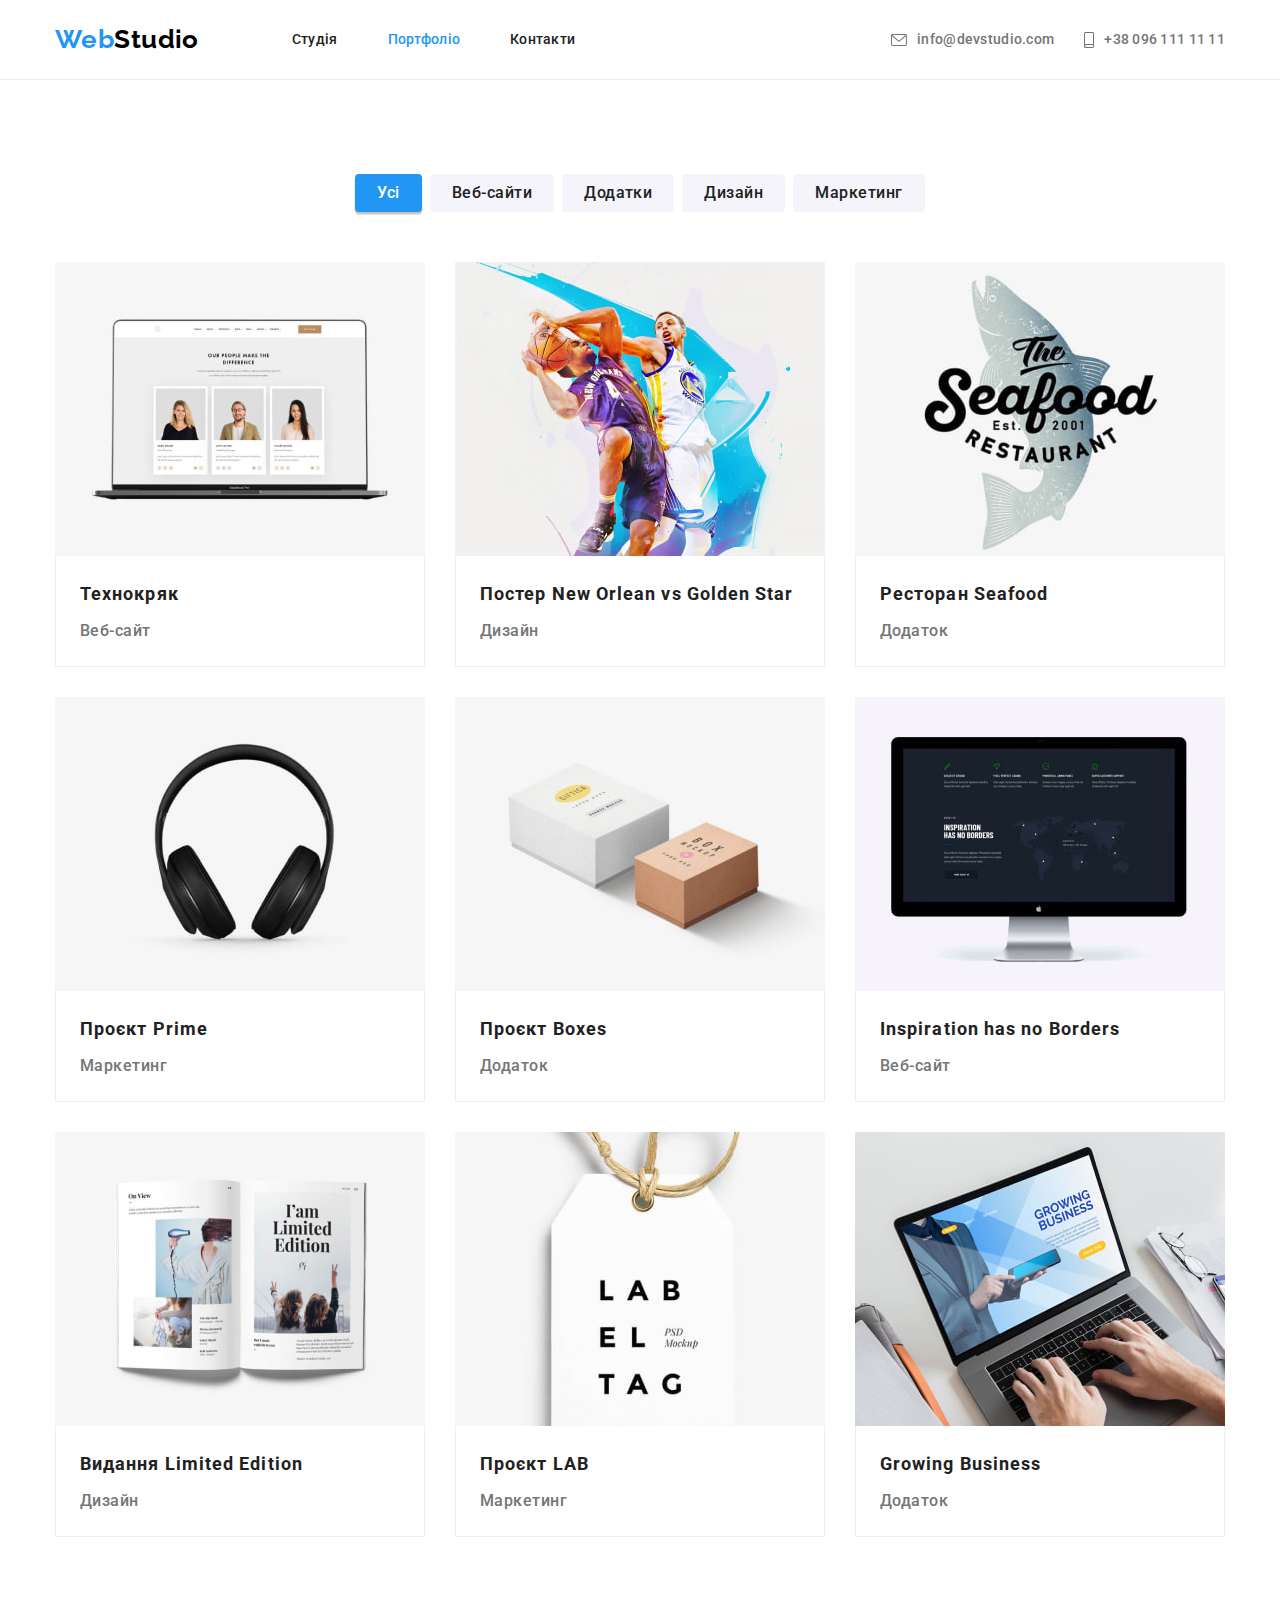
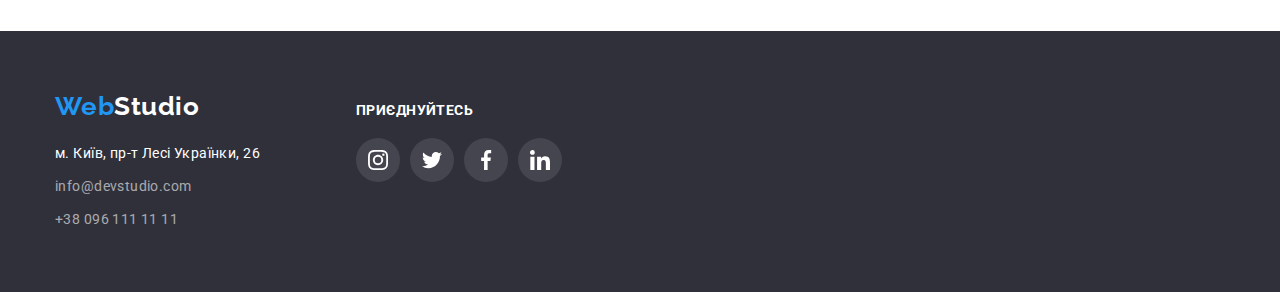
==== portfolio.html @ 9dfe6ff1 "Initial commit" ====
<!DOCTYPE html>
<html lang="uk">
  <head>
    <meta charset="UTF-8" />
    <meta http-equiv="X-UA-Compatible" content="IE=edge" />
    <meta name="viewport" content="width=device-width, initial-scale=1.0" />
    <title>Портфоліо</title>
    <link rel="preconnect" href="https://fonts.googleapis.com" />
    <link rel="preconnect" href="https://fonts.gstatic.com" crossorigin />
    <link
      href="https://fonts.googleapis.com/css2?family=Raleway:wght@700&family=Roboto:wght@400;500;700;900&display=swap"
      rel="stylesheet"
    />
    <link
      rel="stylesheet"
      href="https://cdnjs.cloudflare.com/ajax/libs/modern-normalize/1.1.0/modern-normalize.min.css"
    />
    <link rel="stylesheet" href="./css/styles.css" />
  </head>
  <body class="portfolio page">
    <header>
      <!-- Header navigation panel -->
      <div class="container main-header">
        <nav class="site-nav">
          <a class="logo header-logo" href="./index.html"
            ><span class="logo part">Web</span>Studio</a
          >
          <ul class="site-nav list">
            <li class="item">
              <a class="link" href="./index.html">Студія</a>
            </li>
            <li class="item">
              <a class="link current" href="./portfolio.html">Портфоліо</a>
            </li>
            <li class="item"><a class="link" href="">Контакти</a></li>
          </ul>
        </nav>
        <ul class="contacts-header list">
          <li class="item">
            <a class="link icon-mail" href="mailto:info@devstudio.com"
              ><svg class="contacts-icon" width="16" height="12">
                <use href="./images/sprite.svg#icon-mail"></use>
              </svg>
              info@devstudio.com</a
            >
          </li>
          <li class="item">
            <a class="link icon-smartphone" href="tel:+380961111111"
              ><svg class="contacts-icon" width="10" height="16">
                <use href="./images/sprite.svg#icon-telephone"></use>
              </svg>
              +38 096 111 11 11</a
            >
          </li>
        </ul>
      </div>
    </header>
    <main>
      <!-- Projects section -->
      <section class="section">
        <div class="container">
          <h1 class="visually-hidden">Проєкти</h1>
          <ul class="categories-buttons list">
            <li>
              <button type="button" class="button secondary current">
                Усі
              </button>
            </li>
            <li>
              <button type="button" class="button secondary">Веб-сайти</button>
            </li>
            <li>
              <button type="button" class="button secondary">Додатки</button>
            </li>
            <li>
              <button type="button" class="button secondary">Дизайн</button>
            </li>
            <li>
              <button type="button" class="button secondary">Маркетинг</button>
            </li>
          </ul>
          <ul class="projects list">
            <li class="item">
              <a
                class="link projects-link"
                href="http://"
                target="_blank"
                rel="noopener noreferrer"
                ><img
                  class="item-img"
                  src="./images/portfolio-page/portfolio_img1.jpg"
                  alt="Проєкт Технокряк"
                  width="370"
                />
                <div class="wrapper">
                  <h2 class="title">Технокряк</h2>
                  <p class="text">Веб-сайт</p>
                </div></a
              >
            </li>
            <li class="item">
              <a
                class="link"
                href="http://"
                target="_blank"
                rel="noopener noreferrer"
                ><img
                  class="item-img"
                  src="./images/portfolio-page/portfolio_img2.jpg"
                  alt="Постер New Orlean vs Golden Star"
                  width="370"
                />
                <div class="wrapper">
                  <h2 class="title">Постер New Orlean vs Golden Star</h2>
                  <p class="text">Дизайн</p>
                </div></a
              >
            </li>
            <li class="item">
              <a
                class="link"
                href="http://"
                target="_blank"
                rel="noopener noreferrer"
                ><img
                  class="item-img"
                  src="./images/portfolio-page/portfolio_img3.jpg"
                  alt="Ресторан Seafood"
                  width="370"
                />
                <div class="wrapper">
                  <h2 class="title">Ресторан Seafood</h2>
                  <p class="text">Додаток</p>
                </div></a
              >
            </li>
            <li class="item">
              <a
                class="link"
                href="http://"
                target="_blank"
                rel="noopener noreferrer"
                ><img
                  class="item-img"
                  src="./images/portfolio-page/portfolio_img4.jpg"
                  alt="Проєкт Prime"
                  width="370"
                />
                <div class="wrapper">
                  <h2 class="title">Проєкт Prime</h2>
                  <p class="text">Маркетинг</p>
                </div></a
              >
            </li>
            <li class="item">
              <a
                class="link"
                href="http://"
                target="_blank"
                rel="noopener noreferrer"
                ><img
                  class="item-img"
                  src="./images/portfolio-page/portfolio_img5.jpg"
                  alt="Проєкт Boxes"
                  width="370"
                />
                <div class="wrapper">
                  <h2 class="title">Проєкт Boxes</h2>
                  <p class="text">Додаток</p>
                </div></a
              >
            </li>
            <li class="item">
              <a
                class="link"
                href="http://"
                target="_blank"
                rel="noopener noreferrer"
                ><img
                  class="item-img"
                  src="./images/portfolio-page/portfolio_img6.jpg"
                  alt="Проєкт Inspiration has no Borders"
                  width="370"
                />
                <div class="wrapper">
                  <h2 class="title">Inspiration has no Borders</h2>
                  <p class="text">Веб-сайт</p>
                </div></a
              >
            </li>
            <li class="item">
              <a
                class="link"
                href="http://"
                target="_blank"
                rel="noopener noreferrer"
                ><img
                  class="item-img"
                  src="./images/portfolio-page/portfolio_img7.jpg"
                  alt="Видання Limited Edition"
                  width="370"
                />
                <div class="wrapper">
                  <h2 class="title">Видання Limited Edition</h2>
                  <p class="text">Дизайн</p>
                </div></a
              >
            </li>
            <li class="item">
              <a
                class="link"
                href="http://"
                target="_blank"
                rel="noopener noreferrer"
                ><img
                  class="item-img"
                  src="./images/portfolio-page/portfolio_img8.jpg"
                  alt="Проєкт LAB"
                  width="370"
                />
                <div class="wrapper">
                  <h2 class="title">Проєкт LAB</h2>
                  <p class="text">Маркетинг</p>
                </div></a
              >
            </li>
            <li class="item">
              <a
                class="link"
                href="http://"
                target="_blank"
                rel="noopener noreferrer"
                ><img
                  class="item-img"
                  src="./images/portfolio-page/portfolio_img9.jpg"
                  alt="Проєкт Growing Business"
                  width="370"
                />
                <div class="wrapper">
                  <h2 class="title">Growing Business</h2>
                  <p class="text">Додаток</p>
                </div></a
              >
            </li>
          </ul>
        </div>
      </section>
    </main>
    <!-- Footer -->
    <footer class="footer">
      <!-- Logo footer -->
      <div class="container">
        <div class="adress-wrapper">
          <a class="logo footer link" href="./index.html"
            ><span class="logo part">Web</span>Studio</a
          >
          <!-- Adress -->

          <address>
            <ul class="adress list">
              <li class="item">
                <a
                  class="link"
                  href="https://maps.app.goo.gl/o6c2SwfCGyMQZyPA6?g_st=ic"
                  target="_blank"
                  rel="noopener norefferer"
                  ><span class="map-adress"
                    >м. Київ, пр-т Лесі Українки, 26</span
                  ></a
                >
              </li>
              <li class="item">
                <a class="link" href="mailto:info@devstudio.com"
                  >info@devstudio.com</a
                >
              </li>
              <li class="item">
                <a class="link" href="tel:+380961111111">+38 096 111 11 11</a>
              </li>
            </ul>
          </address>
        </div>
        <div class="social-company-wrapper">
          <h3 class="title">приєднуйтесь</h3>
          <ul class="social-list">
            <li>
              <a
                class="socials-link"
                href="http://instagram.com"
                target="_blank"
                rel="noopener noreferrer"
              >
                <svg class="socials-icon" width="20" height="20">
                  <use href="./images/sprite.svg#icon-instagram"></use></svg
              ></a>
            </li>
            <li>
              <a
                class="socials-link"
                href="http://twitter.com"
                target="_blank"
                rel="noopener noreferrer"
              >
                <svg class="socials-icon" width="20" height="20">
                  <use href="./images/sprite.svg#icon-twitter"></use></svg
              ></a>
            </li>
            <li>
              <a
                class="socials-link"
                href="http://fb.com"
                target="_blank"
                rel="noopener noreferrer"
              >
                <svg class="socials-icon" width="20" height="20">
                  <use href="./images/sprite.svg#icon-facebook"></use></svg
              ></a>
            </li>
            <li>
              <a
                class="socials-link"
                href="http://linkedin.com"
                target="_blank"
                rel="noopener noreferrer"
              >
                <svg class="socials-icon" width="20" height="20">
                  <use href="./images/sprite.svg#icon-linkedin"></use></svg
              ></a>
            </li>
          </ul>
        </div>
      </div>
    </footer>
  </body>
</html>
---- css/styles.css ----
:root {
  --primary-text-color: #212121;
  --secondary-text-color: #757575;
  --accent-color: #2196f3;
  --primary-white-color: #ffffff;
  --secondary-bg-color: #2f303a;
  --third-bg-color: #f5f4fa;
  --adress-list-color: rgba(255, 255, 255, 0.6);
  --item-border-color: #eeeeee;
  --logo-header-color: #000000;
  --button-active: #188ce8;
  --main-icon-color: #afb1b8;
  --accent-icon-color: #ffffff;
}
/* акцент #2196F3 */
/* головний колір тексту #212121 */
/* вторинний колір тексту #757575 */
/* футер #2F303A */
/* мейл і телефон у футері rgba(255, 255, 255, 0.6 */
/* Лого перша частина #2196F3; */
.page {
  margin: 0;
  background-color: var(--primary-white-color);
  color: var(--primary-text-color);
  font-family: 'Roboto', sans-serif;
  font-size: 14px;
  line-height: 1.71;
  letter-spacing: 0.03em;
}
/* Reset,
Base settings */
ul {
  list-style: none;
  margin: 0;
  padding: 0;
}
img {
  display: block;
  max-width: 100%;
  height: auto;
}
button {
  font: inherit;
  border: none;
  padding: 0;
  cursor: pointer;
}
h1,
h2,
h3 {
  margin: 0;
}
p {
  margin: 0;
}
.adress {
  font-style: normal;
}
.container {
  max-width: 1200px;
  padding: 0 15px;
  margin: 0 auto;
}
.link {
  text-decoration: none;
  color: inherit;
  font-weight: 500;
  font-size: 14px;
  line-height: 1.14;
  letter-spacing: 0.02em;
}
/* Visually hidden */
.visually-hidden {
  position: absolute;
  white-space: nowrap;
  width: 1px;
  height: 1px;
  overflow: hidden;
  border: 0;
  padding: 0;
  clip: rect(0 0 0 0);
  clip-path: inset(50%);
  margin: -1px;
}
.title {
  margin-bottom: 10px;
}
.section-title {
  margin-bottom: 50px;
}
/* Header */
/* Logo header footer */
header {
  border-bottom: 1px solid #ececec;
}
.main-header {
  display: flex;
}

.logo {
  font-family: 'Raleway', sans-serif;
  font-weight: 700;
  font-size: 26px;
  line-height: 1.19;
}
.header-logo {
  display: inline-block;
  padding-top: 24px;
  padding-bottom: 24px;
  margin-right: 93px;

  color: var(--logo-header-color);
  text-decoration: none;
}

.logo.part {
  color: var(--accent-color);
  font-family: 'Raleway', sans-serif;
  font-style: normal;
  font-weight: 700;
  font-size: 26px;
  line-height: 1.19;
  letter-spacing: 0.03em;
}

/* Site nav */
/* Contacts header */
.site-nav {
  display: flex;
}
.contacts-header {
  display: flex;
  margin-left: auto;
  align-items: center;
}

.contacts-icon {
  fill: currentColor;
}
.site-nav .item:not(:last-child) {
  margin-right: 50px;
}
.contacts-header .item:not(:last-child) {
  margin-right: 30px;
}
.site-nav.list .link,
.contacts-header .link {
  display: flex;
  display: flex;
  align-items: center;
  gap: 10px;
  padding-top: 32px;
  padding-bottom: 31px;

  color: var(--primary-text-color);
  font-weight: 500;
  font-size: 14px;
  line-height: 1.14;
  letter-spacing: 0.02em;
}

.contacts-header .link {
  color: var(--secondary-text-color);
}
.site-nav .link:hover,
.site-nav .link:focus,
.site-nav .link.current,
.contacts-header .link:hover,
.contacts-header .link:focus,
.contacts-header .link:hover .contacts-icon,
.contacts-header .link:focus .contacts-icon,
.adress .link:hover,
.adress .link:focus {
  color: var(--accent-color);
}

/* Hero section */
.hero-section {
  max-width: 1600px;
  padding-top: 200px;
  padding-bottom: 200px;
  margin: 0 auto;
  background-color: var(--secondary-bg-color);
  background-image: linear-gradient(
      rgba(47, 48, 58, 0.4),
      rgba(47, 48, 58, 0.4)
    ),
    url(../images/main-page/hero_background.jpg);
  background-repeat: no-repeat;
  background-size: cover;
  text-align: center;
}

.hero-title {
  width: 696px;
  margin: 0 auto;
  margin-bottom: 30px;
  color: var(--primary-white-color);
  font-weight: 900;
  font-size: 44px;
  line-height: 1.36;
  letter-spacing: 0.06em;
  text-transform: uppercase;
  text-align: center;
}
/* Sections */
.section {
  color: var(--secondary-text-color);
  padding-top: 94px;
  padding-bottom: 94px;
}
.section-title {
  color: var(--primary-text-color);
  font-weight: 700;
  font-size: 36px;
  line-height: 1.17;
  text-align: center;
}
.services-section {
  padding-top: 0;
}
.services-list {
  display: flex;
  gap: 30px;
}
.services-list .item {
  width: 370px;
}
/* Features section */
.features-list .item {
  width: 270px;
  display: flex;
  flex-direction: column;
}
.icon-wrapper {
  display: flex;
  justify-content: center;
  align-items: center;

  width: 270px;
  height: 120px;
  margin-bottom: 30px;

  background-color: var(--third-bg-color);
}
.features-list {
  display: flex;
  gap: 30px;
}

.features-list .title {
  color: var(--primary-text-color);
  font-weight: 700;
  font-size: 14px;
  line-height: 1.14;
}

/* Team section */
.team-list {
  display: flex;
  gap: 30px;
}
.team-list .content-wrapper {
  padding: 30px 32px;
}
.team-list .item {
  width: 270px;
  background-color: var(--primary-white-color);
  box-shadow: 0px 1px 3px rgba(0, 0, 0, 0.12), 0px 1px 1px rgba(0, 0, 0, 0.14),
    0px 2px 1px rgba(0, 0, 0, 0.2);
  border-radius: 0px 0px 4px 4px;
  text-align: center;
}

.team-list .title {
  color: var(--primary-text-color);
  font-weight: 500;
  font-size: 16px;
  line-height: 1.19;
}
.team-list .text {
  font-weight: 400;
  font-size: 16px;
  line-height: 1.19;
  margin-bottom: 16px;
}
.social-list {
  display: flex;
  gap: 10px;
  align-content: center;
  justify-content: center;
}
.socials-icon {
  fill: var(--main-icon-color);
}
.socials-link {
  display: flex;
  justify-content: center;
  align-items: center;

  width: 44px;
  height: 44px;

  border-radius: 50%;
}
.socials-link:hover .socials-icon,
.socials-link:focus .socials-icon {
  fill: var(--accent-icon-color);
}
.socials-link:hover,
.socials-link:focus {
  background-color: var(--accent-color);
}
.team-section {
  background-color: var(--third-bg-color);
}
/* Clients section */
.clients-list {
  display: flex;
  gap: 30px;
  justify-content: center;
}
.client-link {
  display: flex;
  justify-content: center;
  align-items: center;
  border: 1px solid var(--main-icon-color);
  border-radius: 4px;
  width: 170px;
  height: 92px;

  outline: transparent;
}
.client-link:hover,
.client-link:focus {
  border-color: var(--accent-color);
}
.client-icon {
  fill: var(--main-icon-color);
}
.client-link:hover .client-icon,
.client-link:focus .client-icon {
  fill: var(--accent-color);
}

/* Footer */
.page > .footer {
  background-color: var(--secondary-bg-color);
  padding-top: 60px;
  padding-bottom: 60px;
}
.footer > .container {
  display: flex;
  align-items: baseline;
}
/* Logo footer */
.logo.footer {
  color: var(--primary-white-color);
}
.logo.footer {
  display: inline-block;
  margin-bottom: 20px;
}
/* Adress */
.adress-wrapper {
  display: block;
  width: 231px;
  margin-right: 70px;
}
.adress .link {
  color: var(--adress-list-color);
  font-size: 14px;
  font-weight: 400;
  line-height: 1.71;
  letter-spacing: 0.03em;
}

.adress .item:not(:last-child) {
  margin-bottom: 9px;
}
.adress .map-adress {
  color: var(--primary-white-color);
}
/* Social company wrapper */
.social-company-wrapper {
  display: flex;
  flex-direction: column;
}
.social-company-wrapper > .title {
  margin-bottom: 20px;
  font-weight: 700;
  font-size: 14px;
  line-height: calc(16 / 14);
  letter-spacing: 0.03em;
  text-transform: uppercase;

  color: var(--primary-white-color);
}
.social-company-wrapper .socials-link {
  background-color: rgba(255, 255, 255, 0.1);
}
.social-company-wrapper .socials-icon {
  fill: var(--accent-icon-color);
}
.social-company-wrapper .socials-link:hover,
.social-company-wrapper .socials-link:focus {
  background-color: var(--accent-color);
}
/* portfolio.html */
/* Projects section (portfolio.html) */
.categories-buttons {
  display: flex;
  gap: 8px;
  justify-content: center;
  margin-bottom: 50px;
}
.projects.list {
  display: flex;
  flex-wrap: wrap;
  gap: 30px;
}
.projects .title {
  margin-bottom: 4px;
  color: var(--primary-text-color);
  font-weight: 700;
  font-size: 18px;
  line-height: 2;
  letter-spacing: 0.06em;
}
.projects .text {
  font-size: 16px;
  line-height: 1.88;
  letter-spacing: 0.03em;
}
.projects .item {
  width: 370px;

  background: var(--hero-title-color);
}
.projects .link {
  display: inline-block;
}
.projects .link:hover,
.projects .link:focus {
  box-shadow: 0px 1px 1px rgba(0, 0, 0, 0.12), 0px 4px 4px rgba(0, 0, 0, 0.06),
    1px 4px 6px rgba(0, 0, 0, 0.16);
  border-radius: 4px;
  outline: transparent;
}
.projects .wrapper {
  padding: 20px 24px;
  border-left: 1px solid var(--item-border-color);
  border-right: 1px solid var(--item-border-color);
  border-bottom: 1px solid var(--item-border-color);
}
/* Buttons */

.button {
  font-family: 'Roboto', sans-serif;
  font-weight: 500;
  font-size: 16px;
  line-height: 1.62;
  letter-spacing: 0.03em;

  border-color: transparent;
  border-radius: 4px;
}

.button.primary {
  display: inline-block;
  padding: 10px 32px;
  box-shadow: 0px 4px 4px rgba(0, 0, 0, 0.15);
  border-radius: 4px;
  color: var(--primary-white-color);
  background-color: var(--accent-color);
  font-weight: 700;
  font-size: 16px;
  line-height: 1.88;
  letter-spacing: 0.06em;
}

.button.secondary {
  padding: 6px 22px;
  color: var(--primary-text-color);
  background-color: var(--third-bg-color);
}
.button:hover,
.button:focus,
.button.current {
  color: var(--primary-white-color);
  background-color: var(--accent-color);
  cursor: pointer;
  box-shadow: 0px 3px 1px rgba(0, 0, 0, 0.1), 0px 1px 2px rgba(0, 0, 0, 0.08),
    0px 2px 2px rgba(0, 0, 0, 0.12);
}
.button:active {
  background-color: var(--button-active);
  box-shadow: 0px 3px 1px rgba(0, 0, 0, 0.1), 0px 1px 2px rgba(0, 0, 0, 0.08),
    0px 2px 2px rgba(0, 0, 0, 0.12);
}
.button.primary:hover,
.button.primary:focus {
  background-color: var(--button-active);
  box-shadow: 0px 3px 1px rgba(0, 0, 0, 0.1), 0px 1px 2px rgba(0, 0, 0, 0.08),
    0px 2px 2px rgba(0, 0, 0, 0.12);
}
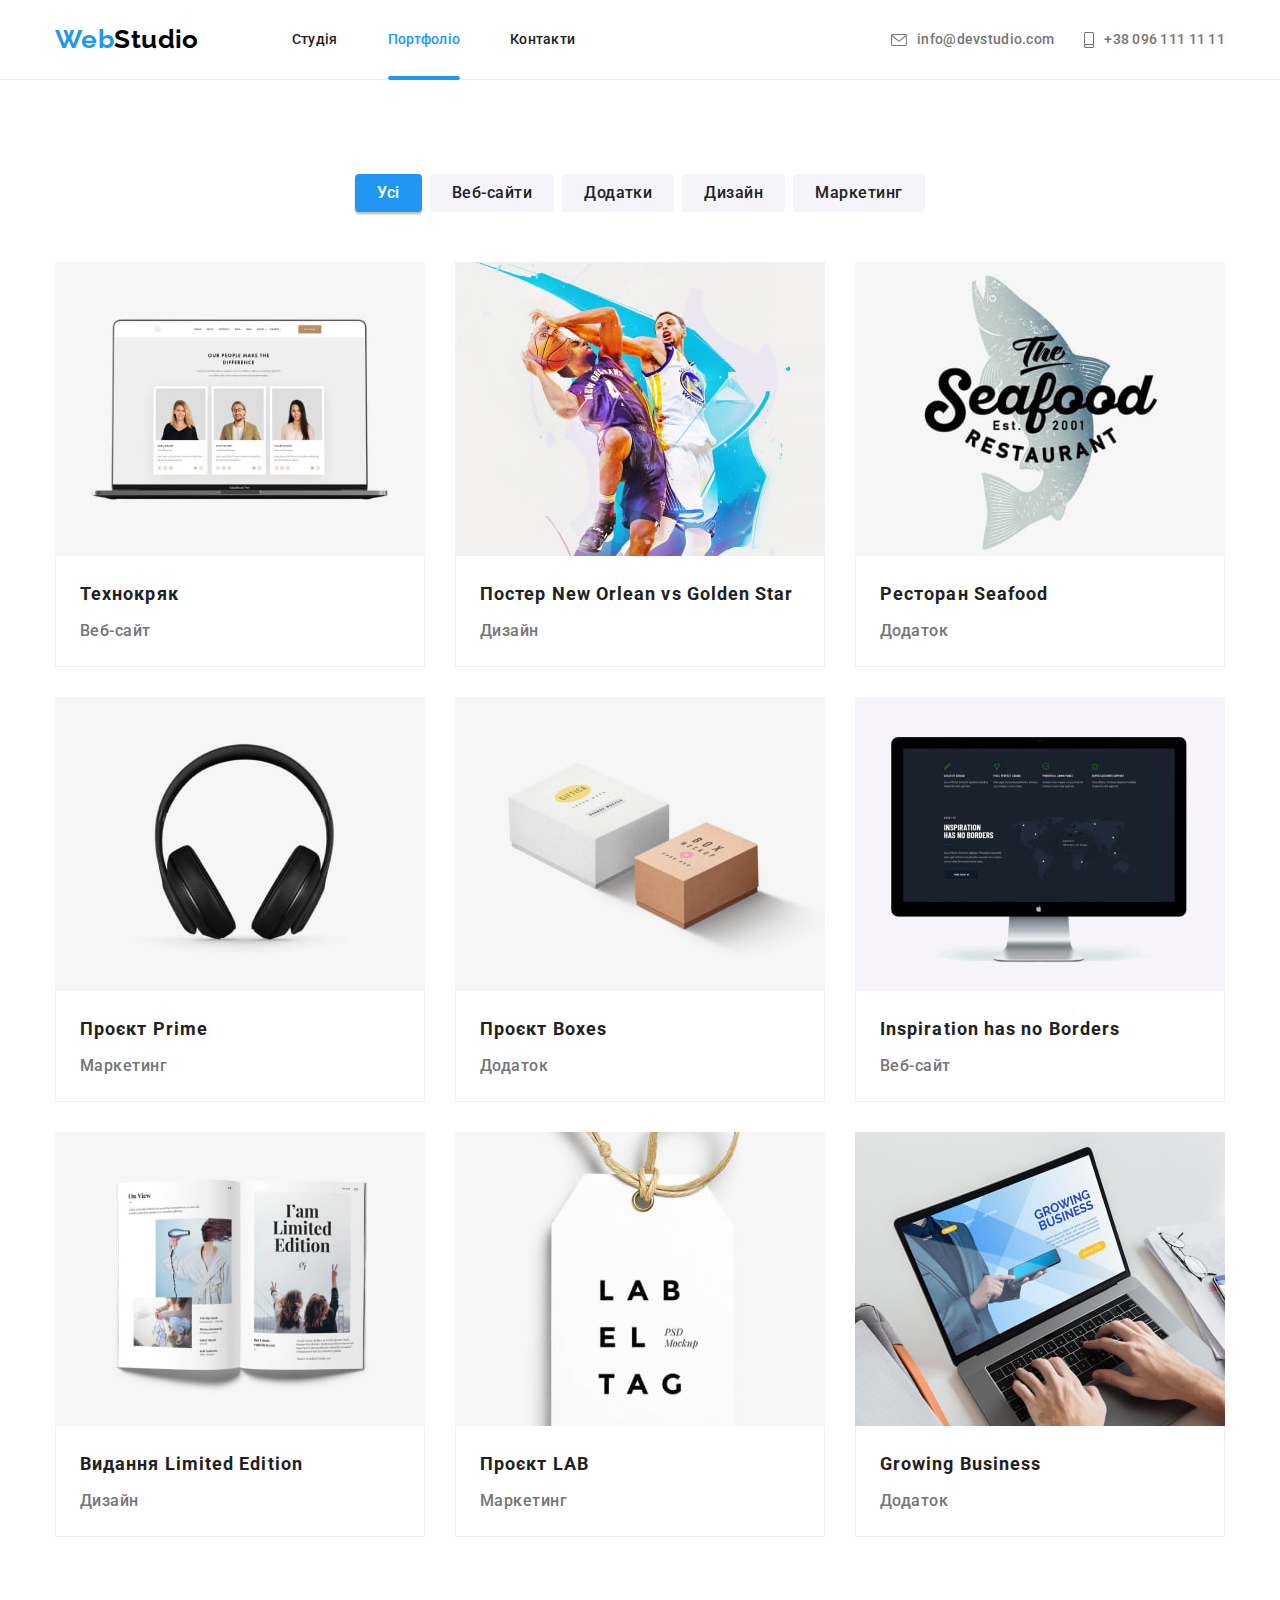
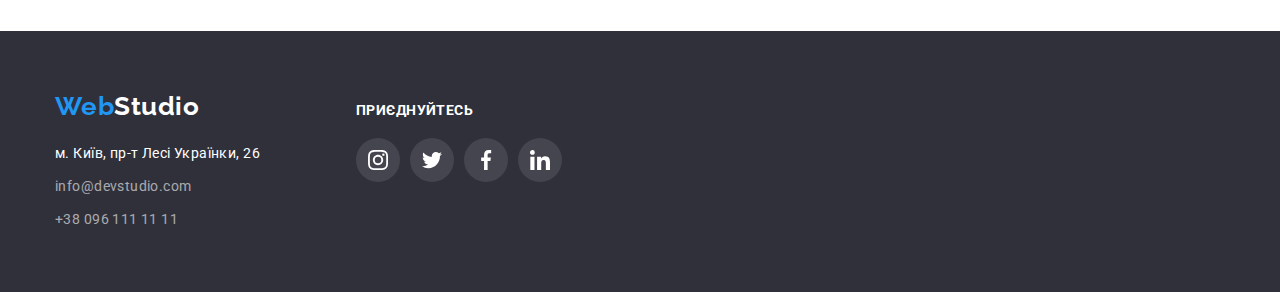
==== commit c9cd2bd2: "golova bolit" ====
--- a/portfolio.html
+++ b/portfolio.html
@@ -86,12 +86,14 @@
                 href="http://"
                 target="_blank"
                 rel="noopener noreferrer"
-                ><img
-                  class="item-img"
-                  src="./images/portfolio-page/portfolio_img1.jpg"
-                  alt="Проєкт Технокряк"
-                  width="370"
-                />
+                ><div class="product-thumb">
+                  <img
+                    class="item-img"
+                    src="./images/portfolio-page/portfolio_img1.jpg"
+                    alt="Проєкт Технокряк"
+                    width="370"
+                  />
+                </div>
                 <div class="wrapper">
                   <h2 class="title">Технокряк</h2>
                   <p class="text">Веб-сайт</p>
--- a/css/styles.css
+++ b/css/styles.css
@@ -1,7 +1,9 @@
 :root {
+  /* Text colors */
   --primary-text-color: #212121;
   --secondary-text-color: #757575;
   --accent-color: #2196f3;
+  /* Background colors */
   --primary-white-color: #ffffff;
   --secondary-bg-color: #2f303a;
   --third-bg-color: #f5f4fa;
@@ -9,8 +11,15 @@
   --item-border-color: #eeeeee;
   --logo-header-color: #000000;
   --button-active: #188ce8;
+  --backdrop-color: rgba(0, 0, 0, 0.2);
+  --projects-hover-color: rgba(33, 150, 243, 0.9);
+  /* Icon colors */
   --main-icon-color: #afb1b8;
   --accent-icon-color: #ffffff;
+  /* Others */
+  --transition-fast: 250ms;
+  --transition-slow: 500ms;
+  --transition-function: cubic-bezier(0.4, 0, 0.2, 1);
 }
 /* акцент #2196F3 */
 /* головний колір тексту #212121 */
@@ -143,6 +152,7 @@
 .contacts-header .item:not(:last-child) {
   margin-right: 30px;
 }
+
 .site-nav.list .link,
 .contacts-header .link {
   display: flex;
@@ -157,6 +167,8 @@
   font-size: 14px;
   line-height: 1.14;
   letter-spacing: 0.02em;
+
+  transition: color var(--transition-fast) var(--transition-function);
 }
 
 .contacts-header .link {
@@ -172,6 +184,20 @@
 .adress .link:hover,
 .adress .link:focus {
   color: var(--accent-color);
+}
+.site-nav.list .link {
+  position: relative;
+}
+.site-nav .link.current::after {
+  position: absolute;
+  bottom: -1px;
+  left: 0px;
+  right: auto;
+  content: '';
+  width: 100%;
+  height: 4px;
+  background-color: var(--accent-color);
+  border-radius: 2px;
 }
 
 /* Hero section */
@@ -203,6 +229,37 @@
   text-transform: uppercase;
   text-align: center;
 }
+
+/* services section */
+.services-list .title {
+  display: block;
+  position: absolute;
+  width: 100%;
+  bottom: 0;
+  background-color: rgba(47, 48, 58, 0.8);
+  padding-top: 27px;
+  padding-bottom: 27px;
+
+  margin-bottom: 0;
+  font-size: 14px;
+  line-height: calc(16 / 14);
+  text-align: center;
+  letter-spacing: 0.03em;
+  text-transform: uppercase;
+
+  color: var(--primary-white-color);
+}
+.services-section {
+  padding-top: 0;
+}
+.services-list {
+  display: flex;
+  gap: 30px;
+}
+.services-list .item {
+  position: relative;
+  width: 370px;
+}
 /* Sections */
 .section {
   color: var(--secondary-text-color);
@@ -216,16 +273,7 @@
   line-height: 1.17;
   text-align: center;
 }
-.services-section {
-  padding-top: 0;
-}
-.services-list {
-  display: flex;
-  gap: 30px;
-}
-.services-list .item {
-  width: 370px;
-}
+
 /* Features section */
 .features-list .item {
   width: 270px;
@@ -302,10 +350,13 @@
   height: 44px;
 
   border-radius: 50%;
+
+  transition: background-color var(--transition-fast) var(--transition-function);
 }
 .socials-link:hover .socials-icon,
 .socials-link:focus .socials-icon {
   fill: var(--accent-icon-color);
+  transition: fill var(--transition-fast) var(--transition-function);
 }
 .socials-link:hover,
 .socials-link:focus {
@@ -330,6 +381,8 @@
   height: 92px;
 
   outline: transparent;
+
+  transition: border-color var(--transition-fast) var(--transition-function);
 }
 .client-link:hover,
 .client-link:focus {
@@ -337,6 +390,7 @@
 }
 .client-icon {
   fill: var(--main-icon-color);
+  transition: fill var(--transition-fast) var(--transition-function);
 }
 .client-link:hover .client-icon,
 .client-link:focus .client-icon {
@@ -373,6 +427,8 @@
   font-weight: 400;
   line-height: 1.71;
   letter-spacing: 0.03em;
+
+  transition: color var(--transition-fast) var(--transition-function);
 }
 
 .adress .item:not(:last-child) {
@@ -414,6 +470,30 @@
   justify-content: center;
   margin-bottom: 50px;
 }
+.product-thumb {
+  display: flex;
+  align-items: center;
+  overflow: hidden;
+  position: relative;
+}
+.product-thumb::before {
+  display: inline-block;
+  position: absolute;
+  width: 100%;
+  height: 100%;
+  content: '';
+  background-color: var(--projects-hover-color);
+  opacity: 1;
+
+  transform: translateY(100%);
+  transition: transform var(--transition-fast) var(--transition-function);
+}
+.product-thumb:hover::before {
+  opacity: 1;
+}
+.projects .item:hover .product-thumb::before {
+  transform: translateY(0);
+}
 .projects.list {
   display: flex;
   flex-wrap: wrap;
@@ -439,6 +519,7 @@
 }
 .projects .link {
   display: inline-block;
+  transition: box-shadow var(--transition-fast) var(--transition-function);
 }
 .projects .link:hover,
 .projects .link:focus {
@@ -447,6 +528,7 @@
   border-radius: 4px;
   outline: transparent;
 }
+
 .projects .wrapper {
   padding: 20px 24px;
   border-left: 1px solid var(--item-border-color);
@@ -504,3 +586,55 @@
   box-shadow: 0px 3px 1px rgba(0, 0, 0, 0.1), 0px 1px 2px rgba(0, 0, 0, 0.08),
     0px 2px 2px rgba(0, 0, 0, 0.12);
 }
+/* Modal window */
+.modal {
+  display: flex;
+  position: absolute;
+  width: 528px;
+  min-height: 581px;
+  top: 50%;
+  left: 50%;
+  transform: translateX(-50%) translateY(-50%);
+
+  box-shadow: 0px 1px 3px rgba(0, 0, 0, 0.12), 0px 1px 1px rgba(0, 0, 0, 0.14),
+    0px 2px 1px rgba(0, 0, 0, 0.2);
+  border-radius: 4px;
+  background-color: var(--primary-white-color);
+
+  transition: opacity 500ms ease var(--transition-slow),
+    transform 1000ms ease var(--transition-slow);
+}
+/* Modal buttons */
+.backdrop {
+  position: fixed;
+  top: 0;
+  left: 0;
+  width: 100vw;
+  height: 100vh;
+  overflow-y: hidden;
+  background-color: var(--backdrop-color);
+
+  transition: opacity var(--transition-slow), visibility var(--transition-slow);
+}
+.backdrop.is-hidden {
+  opacity: 0;
+  visibility: hidden;
+  pointer-events: none;
+}
+.modal-btn {
+  display: flex;
+  justify-content: center;
+  align-items: center;
+  position: absolute;
+  top: 8px;
+  right: 8px;
+  width: 30px;
+  height: 30px;
+  background-color: transparent;
+  border: 1px solid rgba(0, 0, 0, 0.1);
+  border-radius: 50%;
+}
+.backdrop.is-hidden .modal {
+  opacity: 0;
+  transform: translateX(-50%) translateY(-70%);
+}
